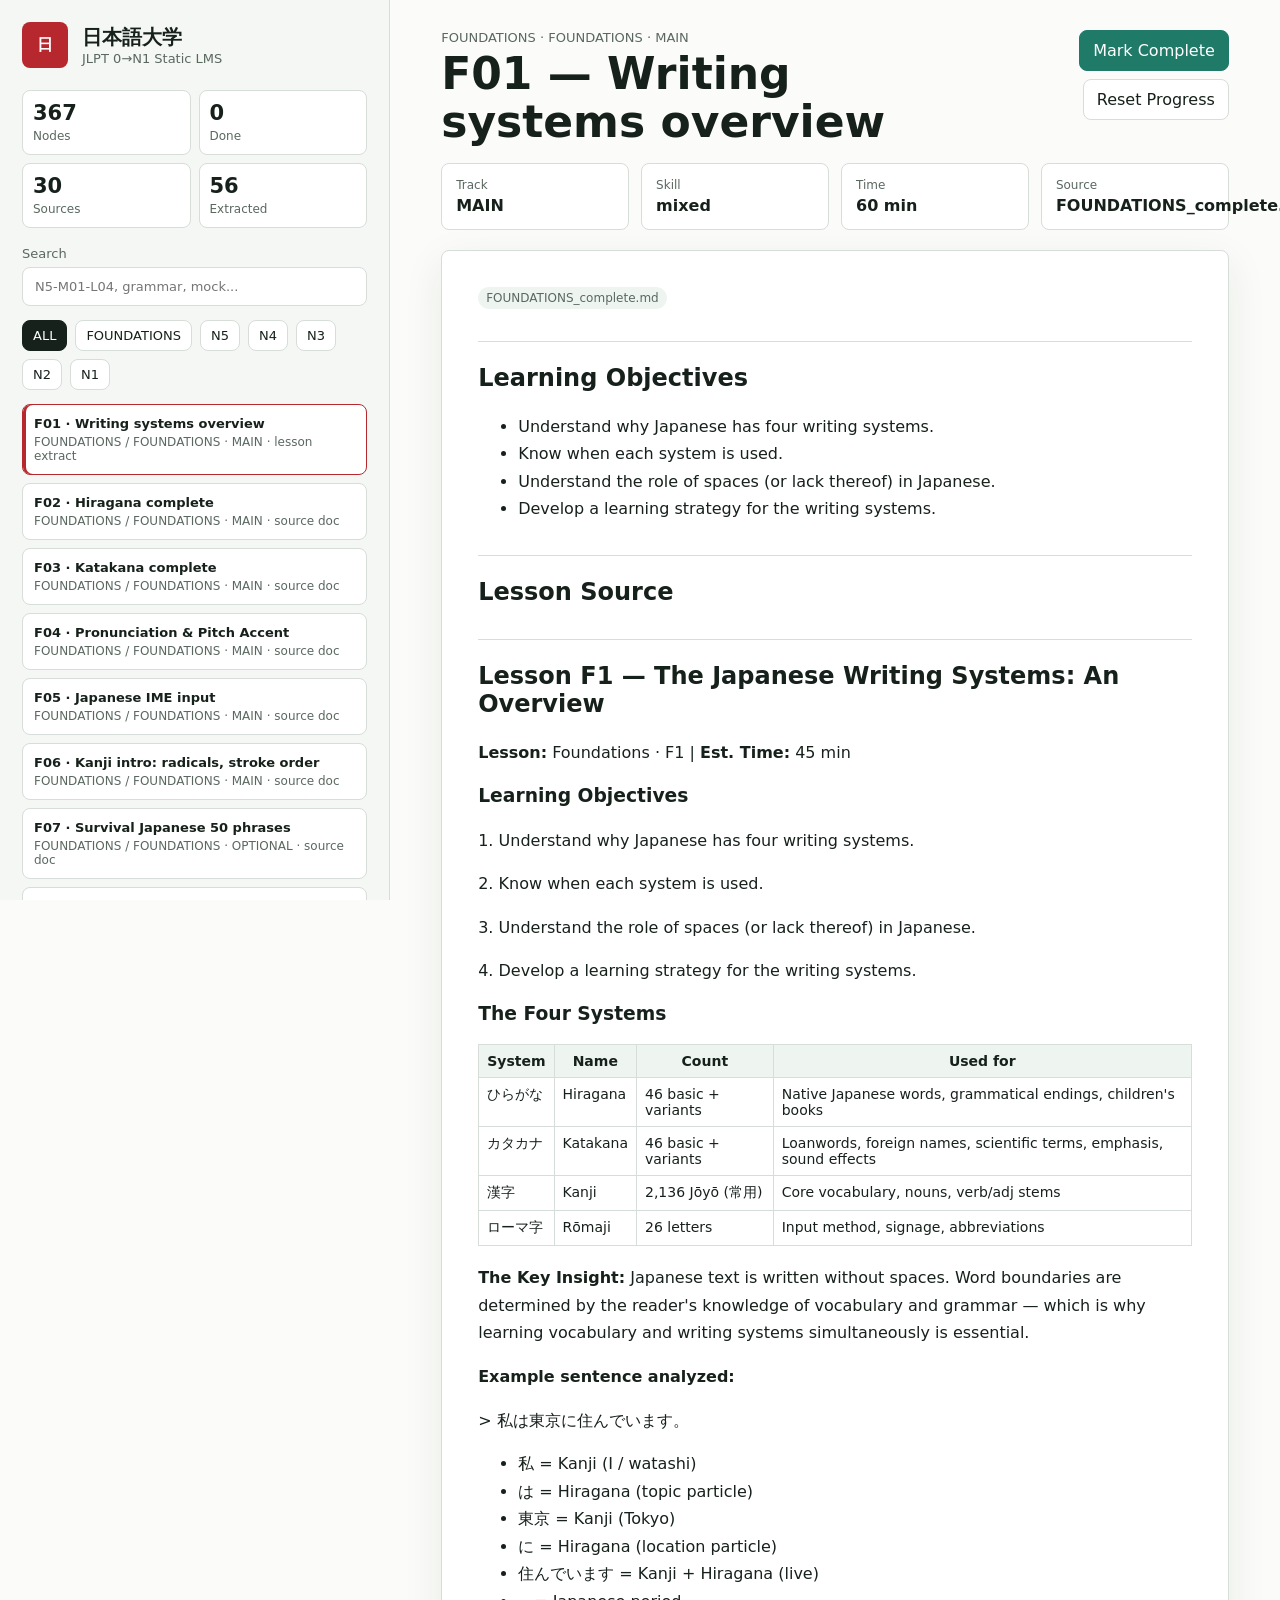
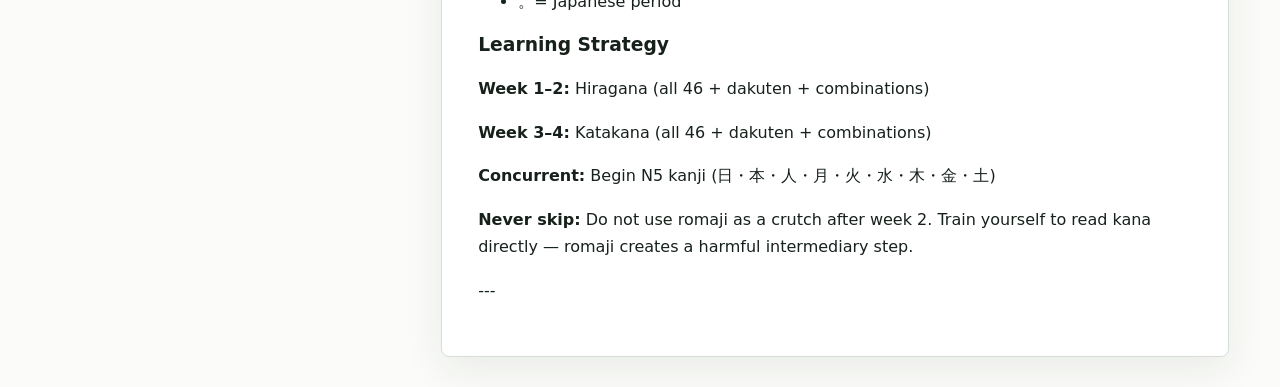
==== web/index.html @ 4f15e8e5 "Rebuild as zero-budget static LMS" ====
<!doctype html>
<html lang="en">
  <head>
    <meta charset="utf-8" />
    <meta name="viewport" content="width=device-width, initial-scale=1" />
    <title>日本語大学 | Static JLPT LMS</title>
    <link rel="stylesheet" href="assets/styles.css" />
  </head>
  <body>
    <div class="app-shell">
      <aside class="sidebar">
        <div class="brand">
          <div class="brand-mark">日</div>
          <div>
            <h1>日本語大学</h1>
            <p>JLPT 0→N1 Static LMS</p>
          </div>
        </div>

        <div class="status-grid" id="statusGrid"></div>

        <label class="search-box">
          <span>Search</span>
          <input id="searchInput" type="search" placeholder="N5-M01-L04, grammar, mock..." />
        </label>

        <div class="filters" id="levelFilters"></div>
        <nav class="lesson-list" id="lessonList" aria-label="Learning path"></nav>
      </aside>

      <main class="main-panel">
        <header class="topbar">
          <div>
            <p class="eyebrow" id="activeMeta">Static, zero-budget, no backend required</p>
            <h2 id="activeTitle">Loading LMS...</h2>
          </div>
          <div class="actions">
            <button id="toggleComplete" class="primary-button" type="button">Mark Complete</button>
            <button id="resetProgress" class="ghost-button" type="button">Reset Progress</button>
          </div>
        </header>

        <section class="overview-band" id="overviewBand"></section>

        <article class="content-view" id="contentView">
          <p>Loading curriculum data...</p>
        </article>
      </main>
    </div>

    <script src="assets/app.js"></script>
  </body>
</html>
---- web/assets/styles.css ----
:root {
  color-scheme: light;
  --ink: #17211b;
  --muted: #5a6860;
  --line: #d7ddd8;
  --paper: #fbfcf9;
  --panel: #ffffff;
  --accent: #b7282e;
  --accent-2: #1f7a68;
  --gold: #b0842b;
  --soft: #eef5f1;
  --shadow: 0 12px 40px rgba(23, 33, 27, 0.08);
}

* {
  box-sizing: border-box;
}

body {
  margin: 0;
  background: var(--paper);
  color: var(--ink);
  font-family: Inter, ui-sans-serif, system-ui, -apple-system, BlinkMacSystemFont, "Segoe UI", sans-serif;
}

button,
input {
  font: inherit;
}

.app-shell {
  display: grid;
  grid-template-columns: 390px minmax(0, 1fr);
  min-height: 100vh;
}

.sidebar {
  position: sticky;
  top: 0;
  height: 100vh;
  overflow: auto;
  border-right: 1px solid var(--line);
  background: #f4f7f3;
  padding: 22px;
}

.brand {
  display: flex;
  gap: 14px;
  align-items: center;
  margin-bottom: 22px;
}

.brand-mark {
  display: grid;
  place-items: center;
  width: 46px;
  height: 46px;
  background: var(--accent);
  color: white;
  font-weight: 800;
  border-radius: 8px;
}

.brand h1,
.brand p,
.topbar h2,
.topbar p {
  margin: 0;
}

.brand h1 {
  font-size: 20px;
}

.brand p,
.eyebrow {
  color: var(--muted);
  font-size: 13px;
}

.status-grid {
  display: grid;
  grid-template-columns: 1fr 1fr;
  gap: 8px;
  margin-bottom: 18px;
}

.stat {
  background: var(--panel);
  border: 1px solid var(--line);
  border-radius: 8px;
  padding: 10px;
}

.stat strong {
  display: block;
  font-size: 21px;
}

.stat span {
  color: var(--muted);
  font-size: 12px;
}

.search-box {
  display: grid;
  gap: 6px;
  color: var(--muted);
  font-size: 13px;
  margin-bottom: 14px;
}

.search-box input {
  width: 100%;
  border: 1px solid var(--line);
  border-radius: 8px;
  padding: 11px 12px;
  background: white;
  color: var(--ink);
}

.filters {
  display: flex;
  flex-wrap: wrap;
  gap: 8px;
  margin-bottom: 14px;
}

.filter-button,
.lesson-button,
.primary-button,
.ghost-button {
  border: 1px solid var(--line);
  background: white;
  color: var(--ink);
  border-radius: 8px;
  cursor: pointer;
}

.filter-button {
  padding: 7px 10px;
  font-size: 13px;
}

.filter-button.active {
  background: var(--ink);
  color: white;
  border-color: var(--ink);
}

.lesson-list {
  display: grid;
  gap: 8px;
}

.lesson-button {
  width: 100%;
  padding: 11px;
  text-align: left;
  display: grid;
  gap: 4px;
}

.lesson-button.active {
  border-color: var(--accent);
  box-shadow: inset 3px 0 0 var(--accent);
}

.lesson-button.done {
  background: #edf8f3;
}

.lesson-button strong {
  font-size: 13px;
}

.lesson-button span {
  color: var(--muted);
  font-size: 12px;
}

.main-panel {
  min-width: 0;
  padding: 30px clamp(20px, 4vw, 56px);
}

.topbar {
  display: flex;
  justify-content: space-between;
  gap: 20px;
  align-items: flex-start;
  margin-bottom: 18px;
}

.topbar h2 {
  font-size: clamp(26px, 4vw, 44px);
  line-height: 1.08;
  margin-top: 5px;
}

.actions {
  display: flex;
  gap: 8px;
  flex-wrap: wrap;
  justify-content: flex-end;
}

.primary-button,
.ghost-button {
  padding: 10px 13px;
  white-space: nowrap;
}

.primary-button {
  background: var(--accent-2);
  color: white;
  border-color: var(--accent-2);
}

.overview-band {
  display: grid;
  grid-template-columns: repeat(4, minmax(0, 1fr));
  gap: 12px;
  margin-bottom: 20px;
}

.overview-item {
  border: 1px solid var(--line);
  background: var(--panel);
  border-radius: 8px;
  padding: 14px;
}

.overview-item span {
  display: block;
  color: var(--muted);
  font-size: 12px;
}

.overview-item strong {
  display: block;
  margin-top: 4px;
}

.content-view {
  background: var(--panel);
  border: 1px solid var(--line);
  border-radius: 8px;
  box-shadow: var(--shadow);
  padding: clamp(18px, 3vw, 36px);
  max-width: 1080px;
}

.content-view h1,
.content-view h2,
.content-view h3 {
  line-height: 1.2;
}

.content-view h1 {
  font-size: 30px;
}

.content-view h2 {
  margin-top: 32px;
  border-top: 1px solid var(--line);
  padding-top: 22px;
}

.content-view p,
.content-view li {
  line-height: 1.72;
}

.content-view table {
  width: 100%;
  border-collapse: collapse;
  margin: 18px 0;
  font-size: 14px;
}

.content-view th,
.content-view td {
  border: 1px solid var(--line);
  padding: 8px;
  vertical-align: top;
}

.content-view th {
  background: var(--soft);
}

.content-view pre {
  white-space: pre-wrap;
  background: #f6f7f5;
  border: 1px solid var(--line);
  border-radius: 8px;
  padding: 14px;
  overflow: auto;
}

.pill {
  display: inline-flex;
  align-items: center;
  gap: 6px;
  border-radius: 999px;
  padding: 4px 8px;
  font-size: 12px;
  background: var(--soft);
  color: var(--muted);
}

@media (max-width: 920px) {
  .app-shell {
    display: block;
  }

  .sidebar {
    position: relative;
    height: auto;
    max-height: 70vh;
  }

  .topbar {
    display: grid;
  }

  .actions {
    justify-content: flex-start;
  }

  .overview-band {
    grid-template-columns: 1fr 1fr;
  }
}

@media (max-width: 560px) {
  .sidebar {
    padding: 16px;
  }

  .main-panel {
    padding: 18px 14px;
  }

  .overview-band {
    grid-template-columns: 1fr;
  }
}
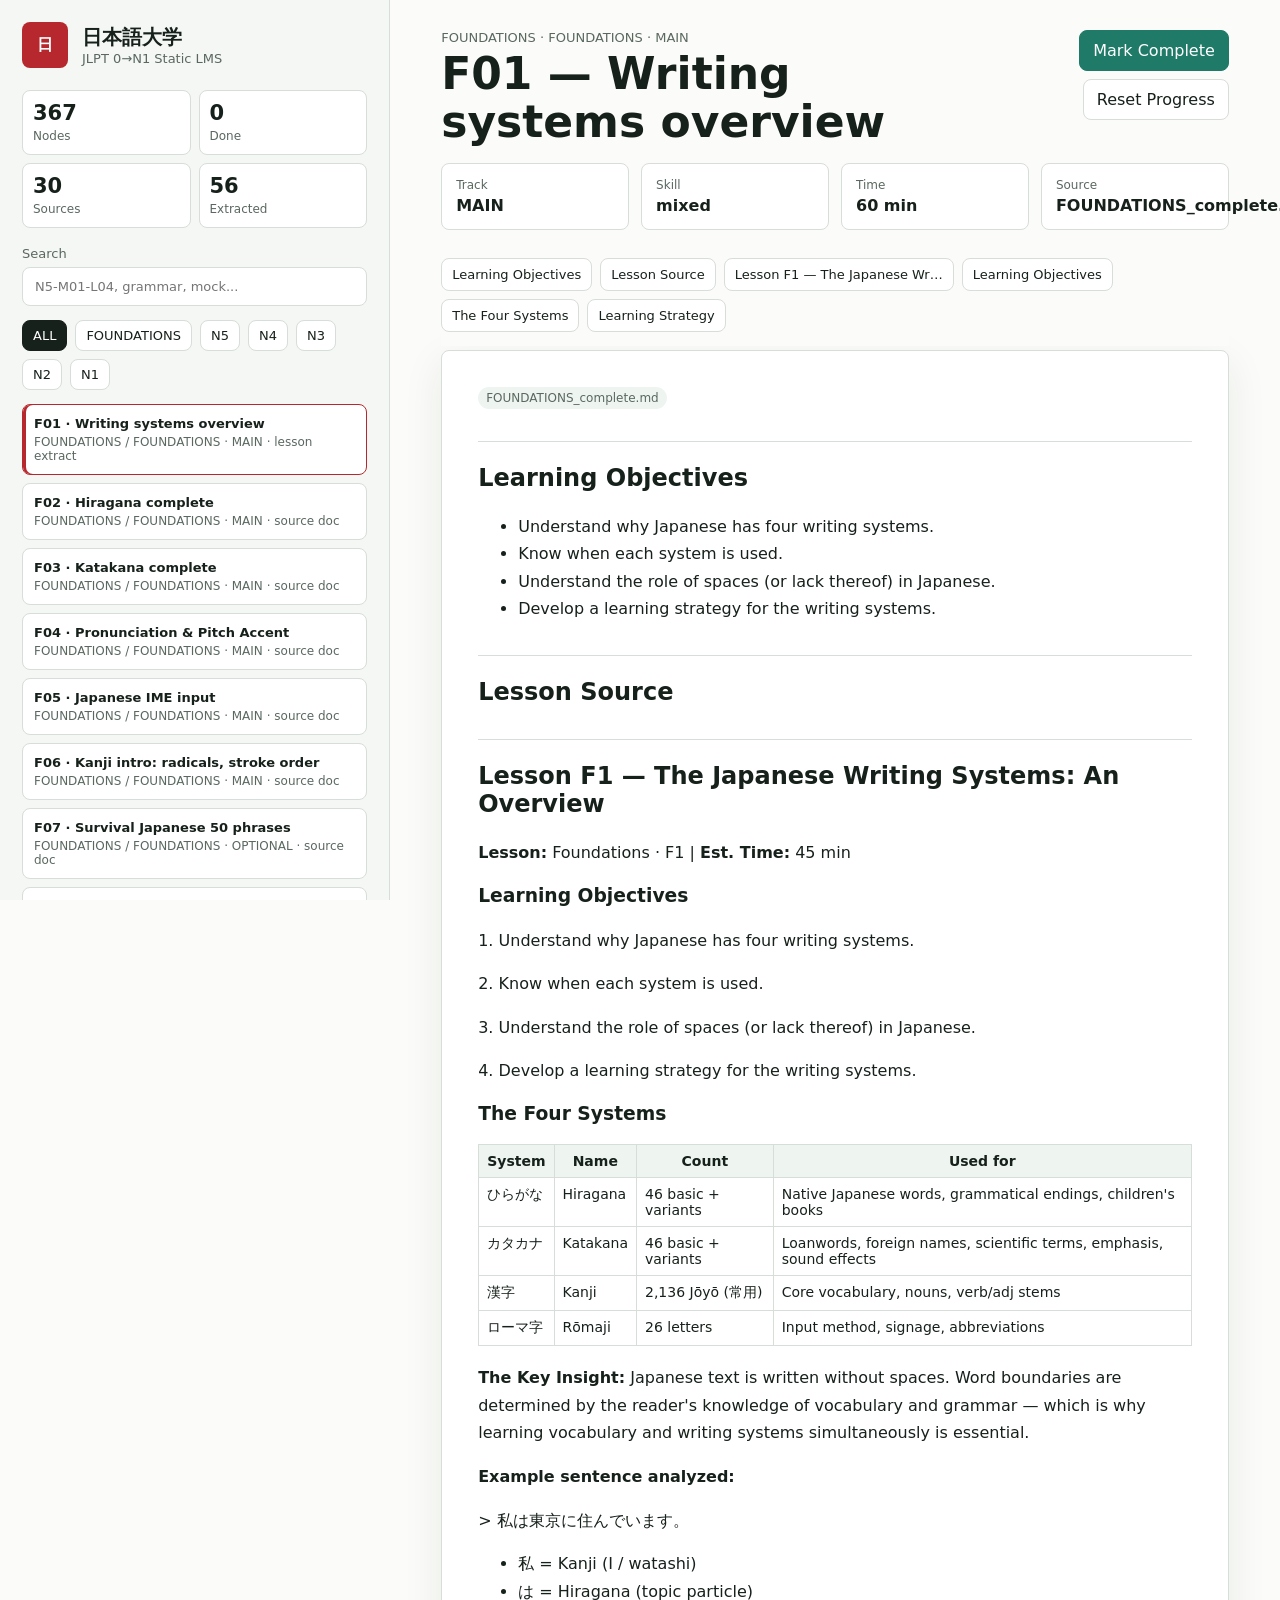
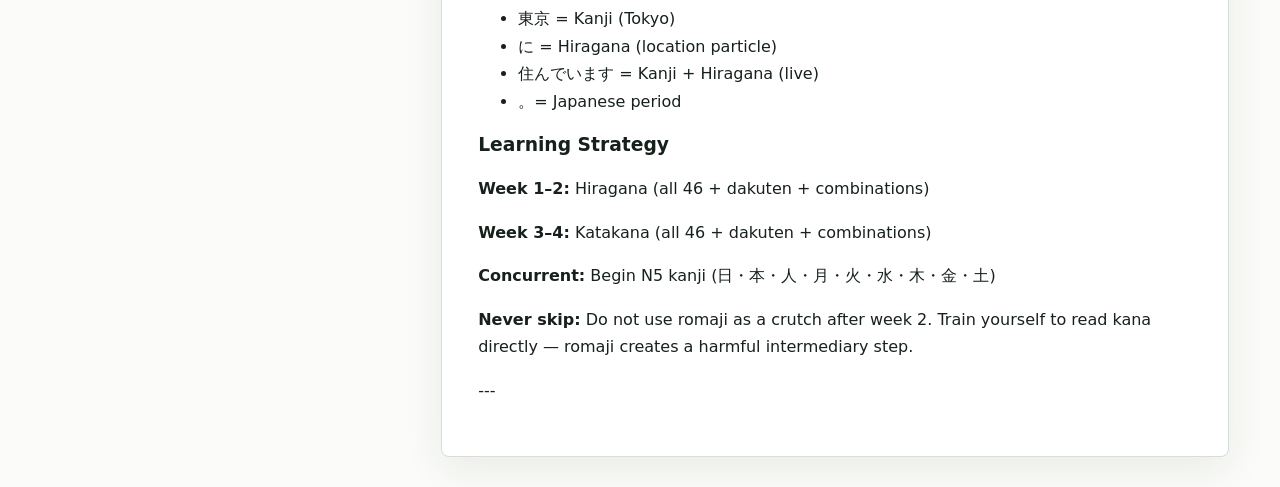
==== commit cafb934c: "Make static LMS navigation dynamic" ====
--- a/web/index.html
+++ b/web/index.html
@@ -42,6 +42,8 @@
 
         <section class="overview-band" id="overviewBand"></section>
 
+        <nav class="section-tabs" id="sectionTabs" aria-label="Lesson sections"></nav>
+
         <article class="content-view" id="contentView">
           <p>Loading curriculum data...</p>
         </article>
--- a/web/assets/styles.css
+++ b/web/assets/styles.css
@@ -225,6 +225,39 @@
   margin-bottom: 20px;
 }
 
+.section-tabs {
+  position: sticky;
+  top: 0;
+  z-index: 2;
+  display: flex;
+  gap: 8px;
+  flex-wrap: wrap;
+  max-width: 1080px;
+  padding: 8px 0 14px;
+  margin-bottom: 4px;
+  background: var(--paper);
+}
+
+.section-tab {
+  border: 1px solid var(--line);
+  background: white;
+  color: var(--ink);
+  border-radius: 8px;
+  cursor: pointer;
+  max-width: 230px;
+  overflow: hidden;
+  padding: 8px 10px;
+  text-overflow: ellipsis;
+  white-space: nowrap;
+  font-size: 13px;
+}
+
+.section-tab.active,
+.section-tab:hover {
+  border-color: var(--accent-2);
+  color: var(--accent-2);
+}
+
 .overview-item {
   border: 1px solid var(--line);
   background: var(--panel);
@@ -256,6 +289,7 @@
 .content-view h2,
 .content-view h3 {
   line-height: 1.2;
+  scroll-margin-top: 80px;
 }
 
 .content-view h1 {
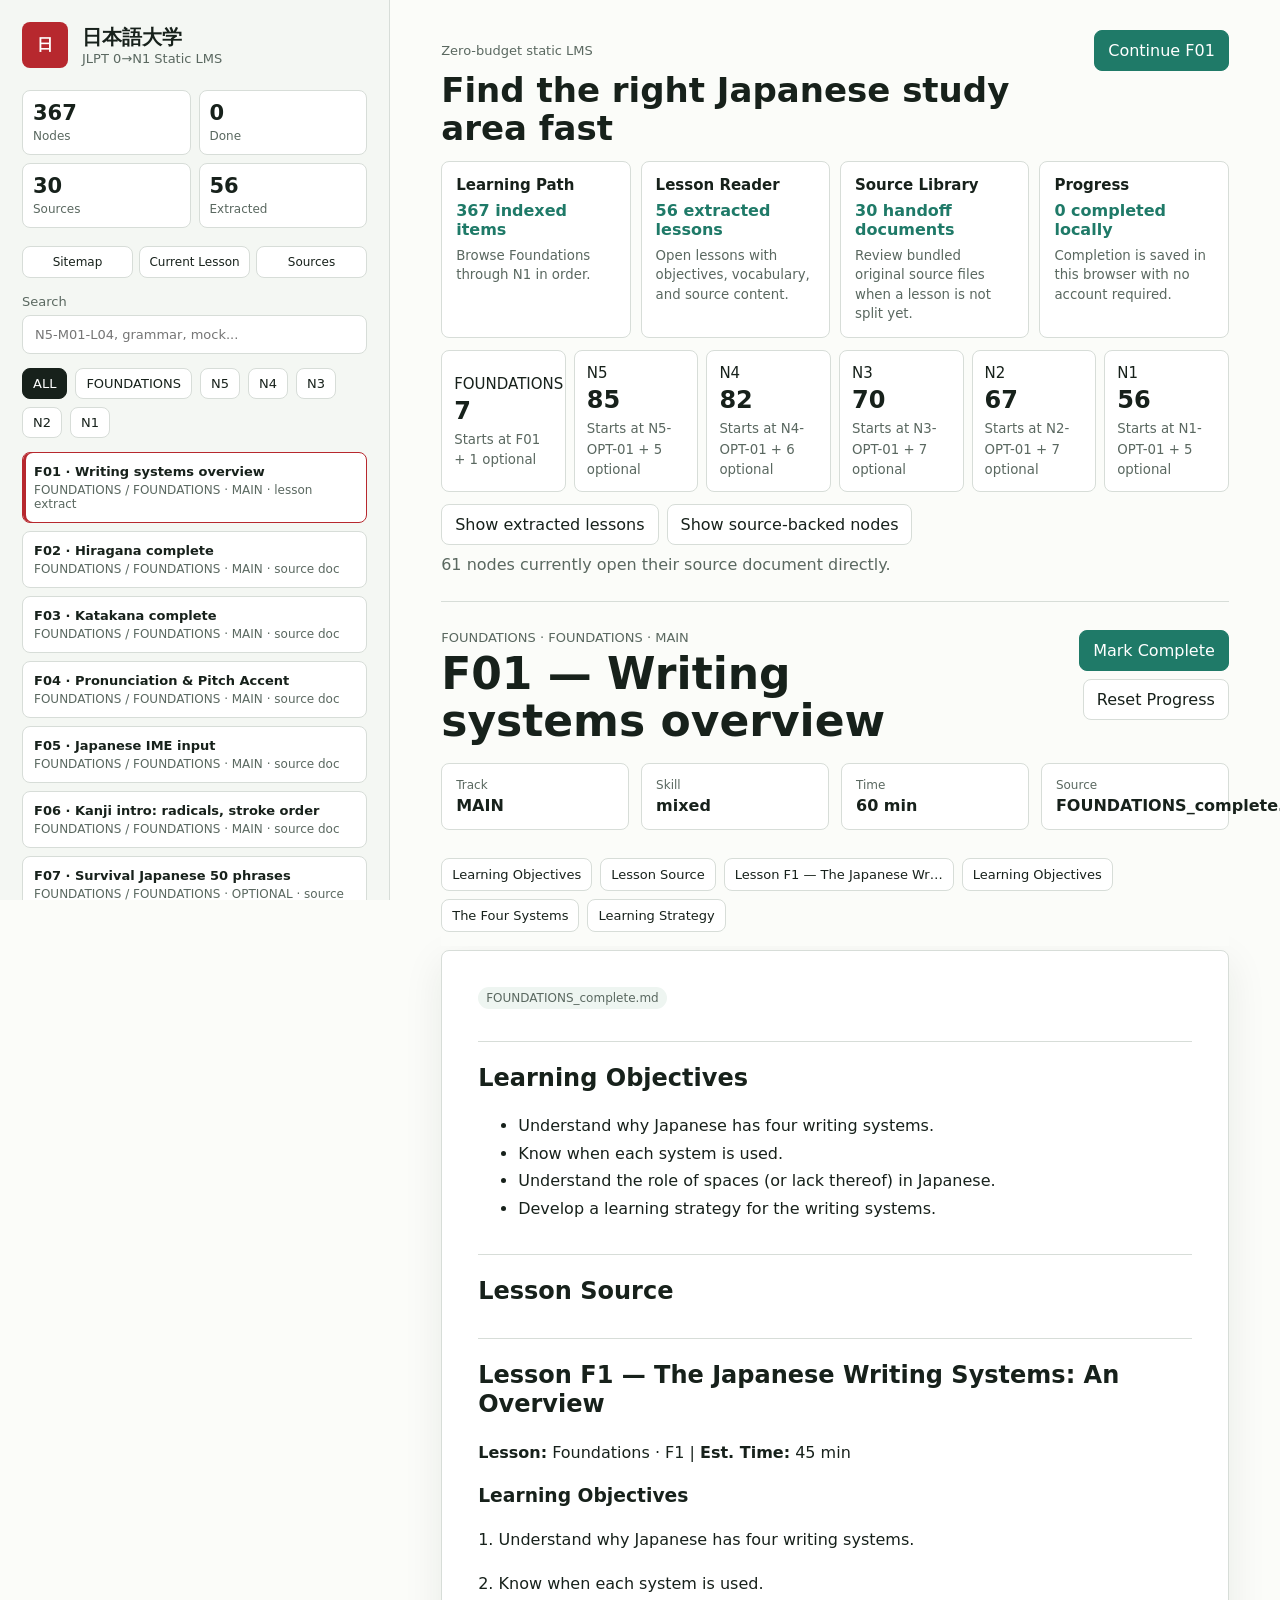
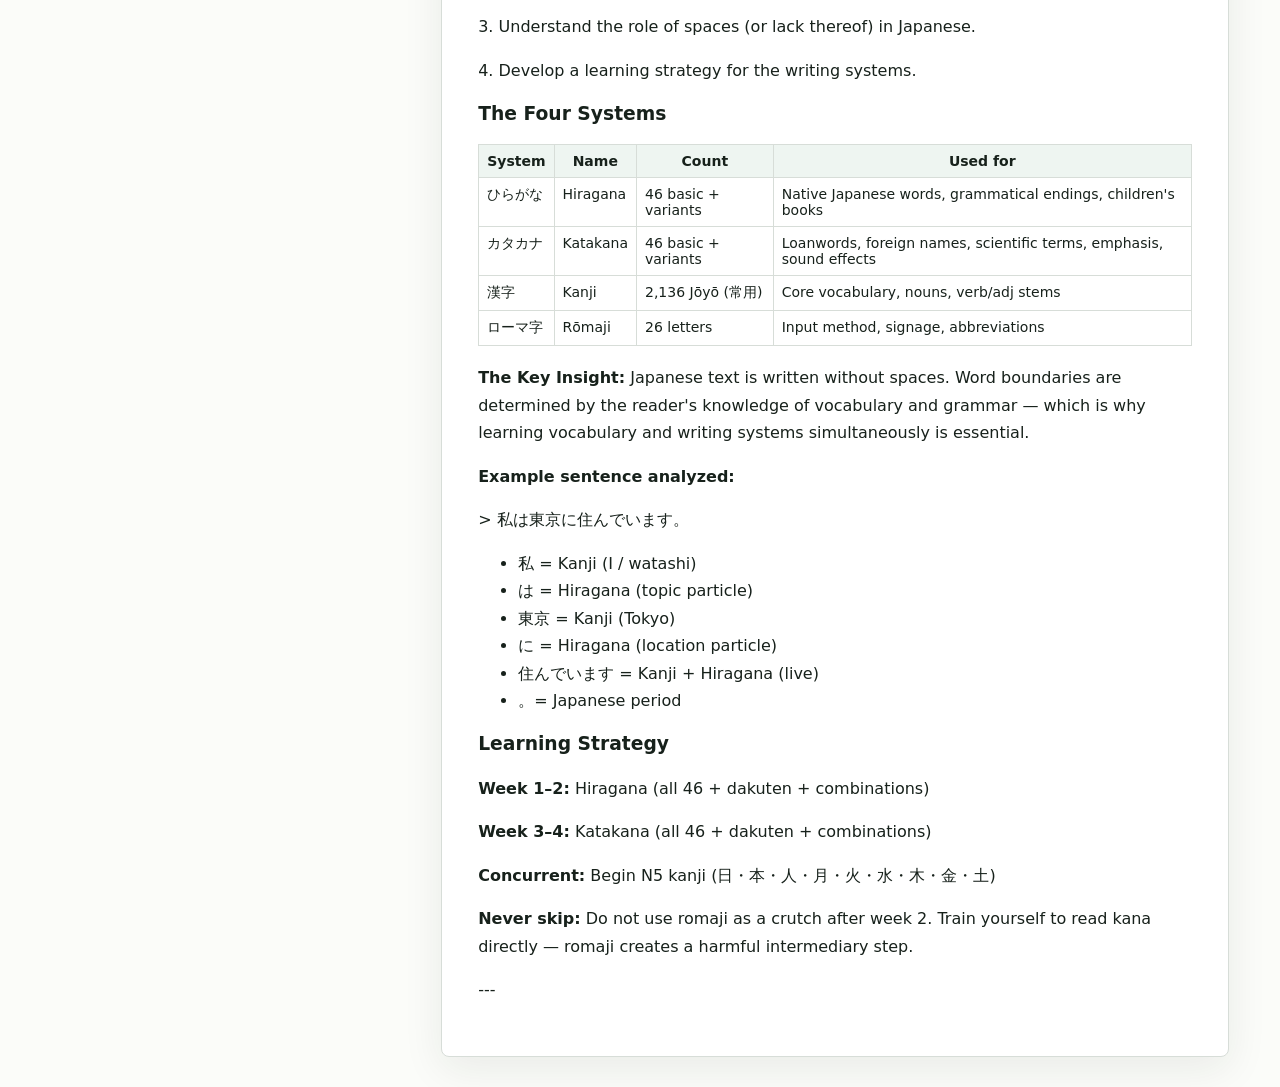
==== commit f74bc1b7: "Add LMS sitemap dashboard" ====
--- a/web/index.html
+++ b/web/index.html
@@ -19,6 +19,12 @@
 
         <div class="status-grid" id="statusGrid"></div>
 
+        <nav class="quick-nav" aria-label="Primary LMS areas">
+          <button type="button" data-jump="dashboard">Sitemap</button>
+          <button type="button" data-jump="current">Current Lesson</button>
+          <button type="button" data-jump="sources">Sources</button>
+        </nav>
+
         <label class="search-box">
           <span>Search</span>
           <input id="searchInput" type="search" placeholder="N5-M01-L04, grammar, mock..." />
@@ -29,6 +35,8 @@
       </aside>
 
       <main class="main-panel">
+        <section class="dashboard-panel" id="dashboardPanel" aria-label="LMS sitemap"></section>
+
         <header class="topbar">
           <div>
             <p class="eyebrow" id="activeMeta">Static, zero-budget, no backend required</p>
--- a/web/assets/styles.css
+++ b/web/assets/styles.css
@@ -86,6 +86,28 @@
   margin-bottom: 18px;
 }
 
+.quick-nav {
+  display: grid;
+  grid-template-columns: 1fr 1fr 1fr;
+  gap: 6px;
+  margin-bottom: 16px;
+}
+
+.quick-nav button {
+  border: 1px solid var(--line);
+  background: white;
+  color: var(--ink);
+  border-radius: 8px;
+  cursor: pointer;
+  padding: 8px 6px;
+  font-size: 12px;
+}
+
+.quick-nav button:hover {
+  border-color: var(--accent-2);
+  color: var(--accent-2);
+}
+
 .stat {
   background: var(--panel);
   border: 1px solid var(--line);
@@ -183,6 +205,100 @@
 .main-panel {
   min-width: 0;
   padding: 30px clamp(20px, 4vw, 56px);
+}
+
+.dashboard-panel {
+  max-width: 1080px;
+  margin-bottom: 28px;
+  padding-bottom: 24px;
+  border-bottom: 1px solid var(--line);
+}
+
+.dashboard-heading {
+  display: flex;
+  align-items: flex-start;
+  justify-content: space-between;
+  gap: 16px;
+  margin-bottom: 14px;
+}
+
+.dashboard-heading h2 {
+  margin: 4px 0 0;
+  font-size: clamp(24px, 3vw, 34px);
+  line-height: 1.12;
+}
+
+.feature-grid {
+  display: grid;
+  grid-template-columns: repeat(4, minmax(0, 1fr));
+  gap: 10px;
+  margin-bottom: 12px;
+}
+
+.feature-card,
+.level-card {
+  border: 1px solid var(--line);
+  background: var(--panel);
+  color: var(--ink);
+  border-radius: 8px;
+  cursor: pointer;
+  text-align: left;
+}
+
+.feature-card {
+  min-height: 132px;
+  padding: 14px;
+  display: grid;
+  align-content: start;
+  gap: 7px;
+}
+
+.feature-card strong,
+.level-card span {
+  font-size: 15px;
+}
+
+.feature-card span {
+  color: var(--accent-2);
+  font-weight: 700;
+}
+
+.feature-card small,
+.level-card small,
+.dashboard-foot span {
+  color: var(--muted);
+  line-height: 1.45;
+}
+
+.feature-card:hover,
+.level-card:hover {
+  border-color: var(--accent-2);
+  box-shadow: var(--shadow);
+}
+
+.level-map {
+  display: grid;
+  grid-template-columns: repeat(6, minmax(0, 1fr));
+  gap: 8px;
+  margin-bottom: 12px;
+}
+
+.level-card {
+  min-height: 90px;
+  padding: 12px;
+}
+
+.level-card strong {
+  display: block;
+  margin: 4px 0;
+  font-size: 24px;
+}
+
+.dashboard-foot {
+  display: flex;
+  gap: 8px;
+  align-items: center;
+  flex-wrap: wrap;
 }
 
 .topbar {
@@ -360,8 +476,21 @@
     display: grid;
   }
 
+  .dashboard-heading,
   .actions {
     justify-content: flex-start;
+  }
+
+  .dashboard-heading {
+    display: grid;
+  }
+
+  .feature-grid {
+    grid-template-columns: 1fr 1fr;
+  }
+
+  .level-map {
+    grid-template-columns: 1fr 1fr 1fr;
   }
 
   .overview-band {
@@ -381,4 +510,9 @@
   .overview-band {
     grid-template-columns: 1fr;
   }
-}
+
+  .feature-grid,
+  .level-map {
+    grid-template-columns: 1fr;
+  }
+}
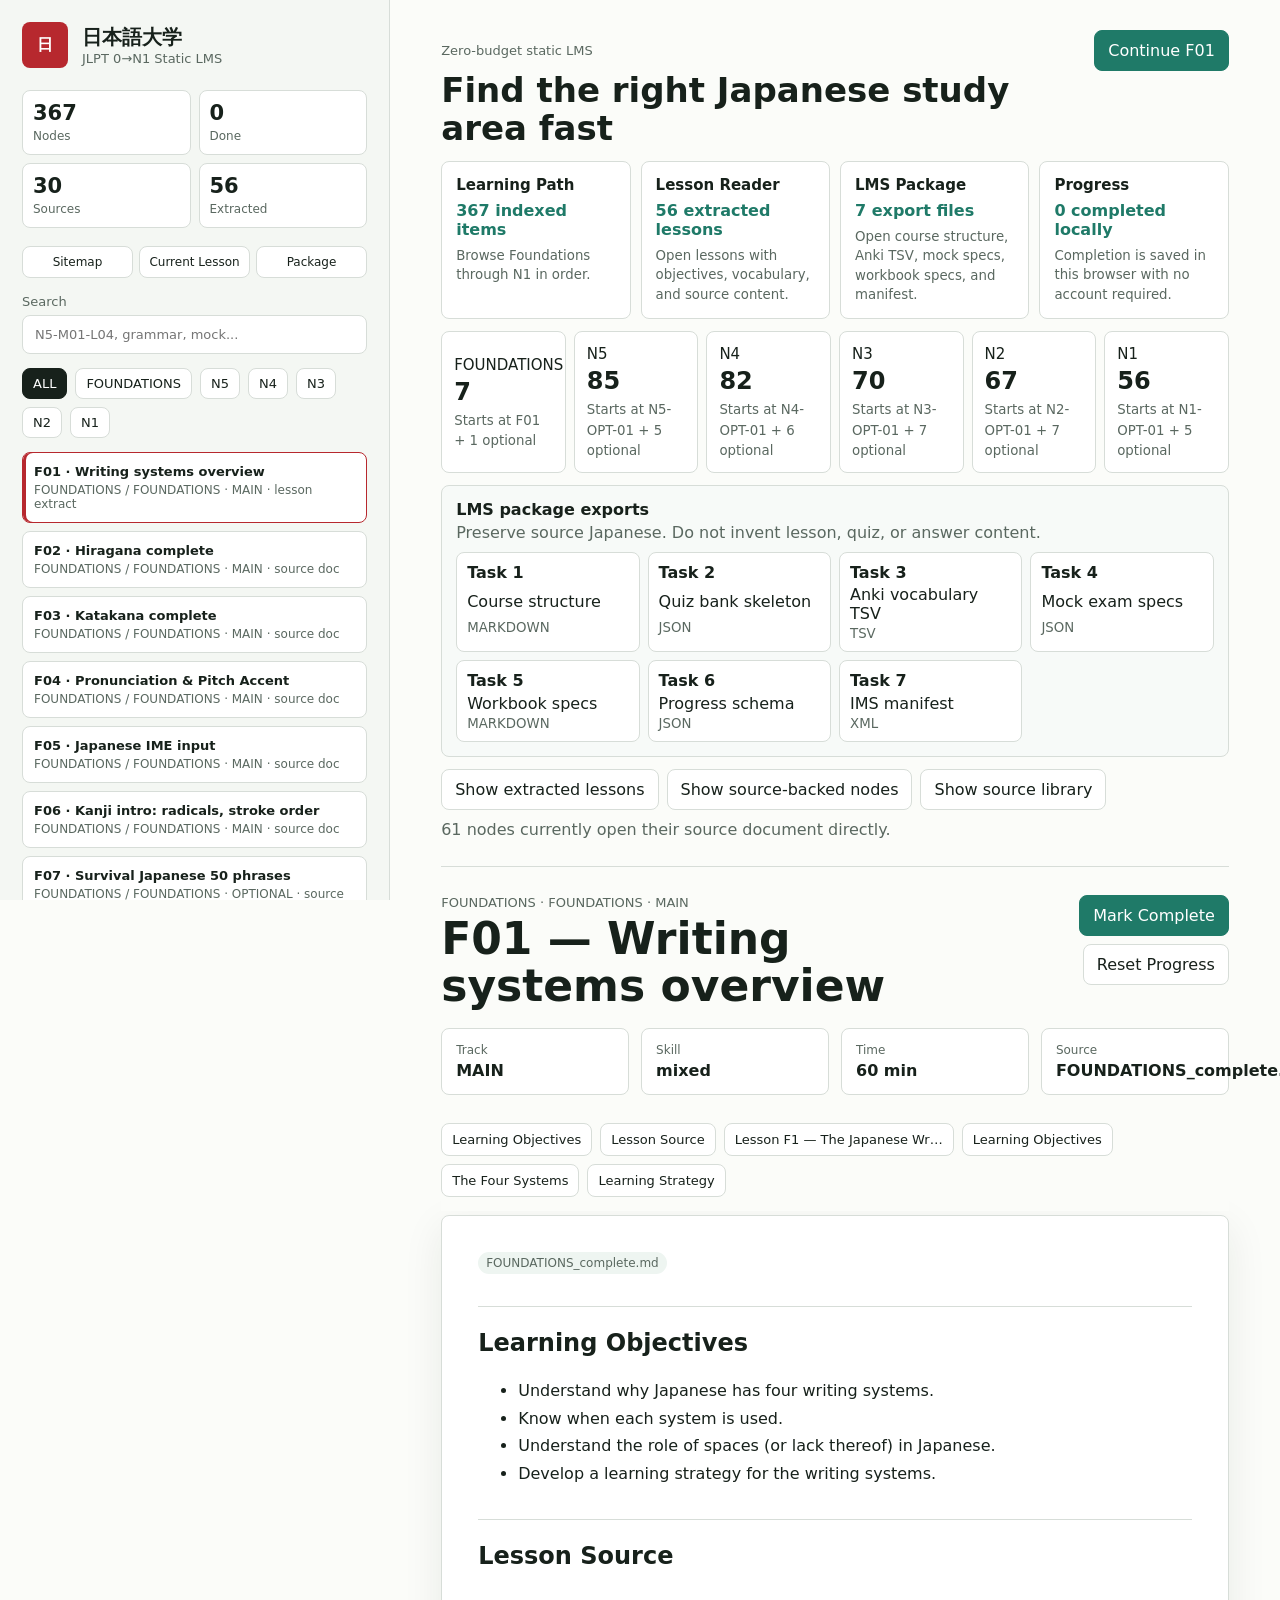
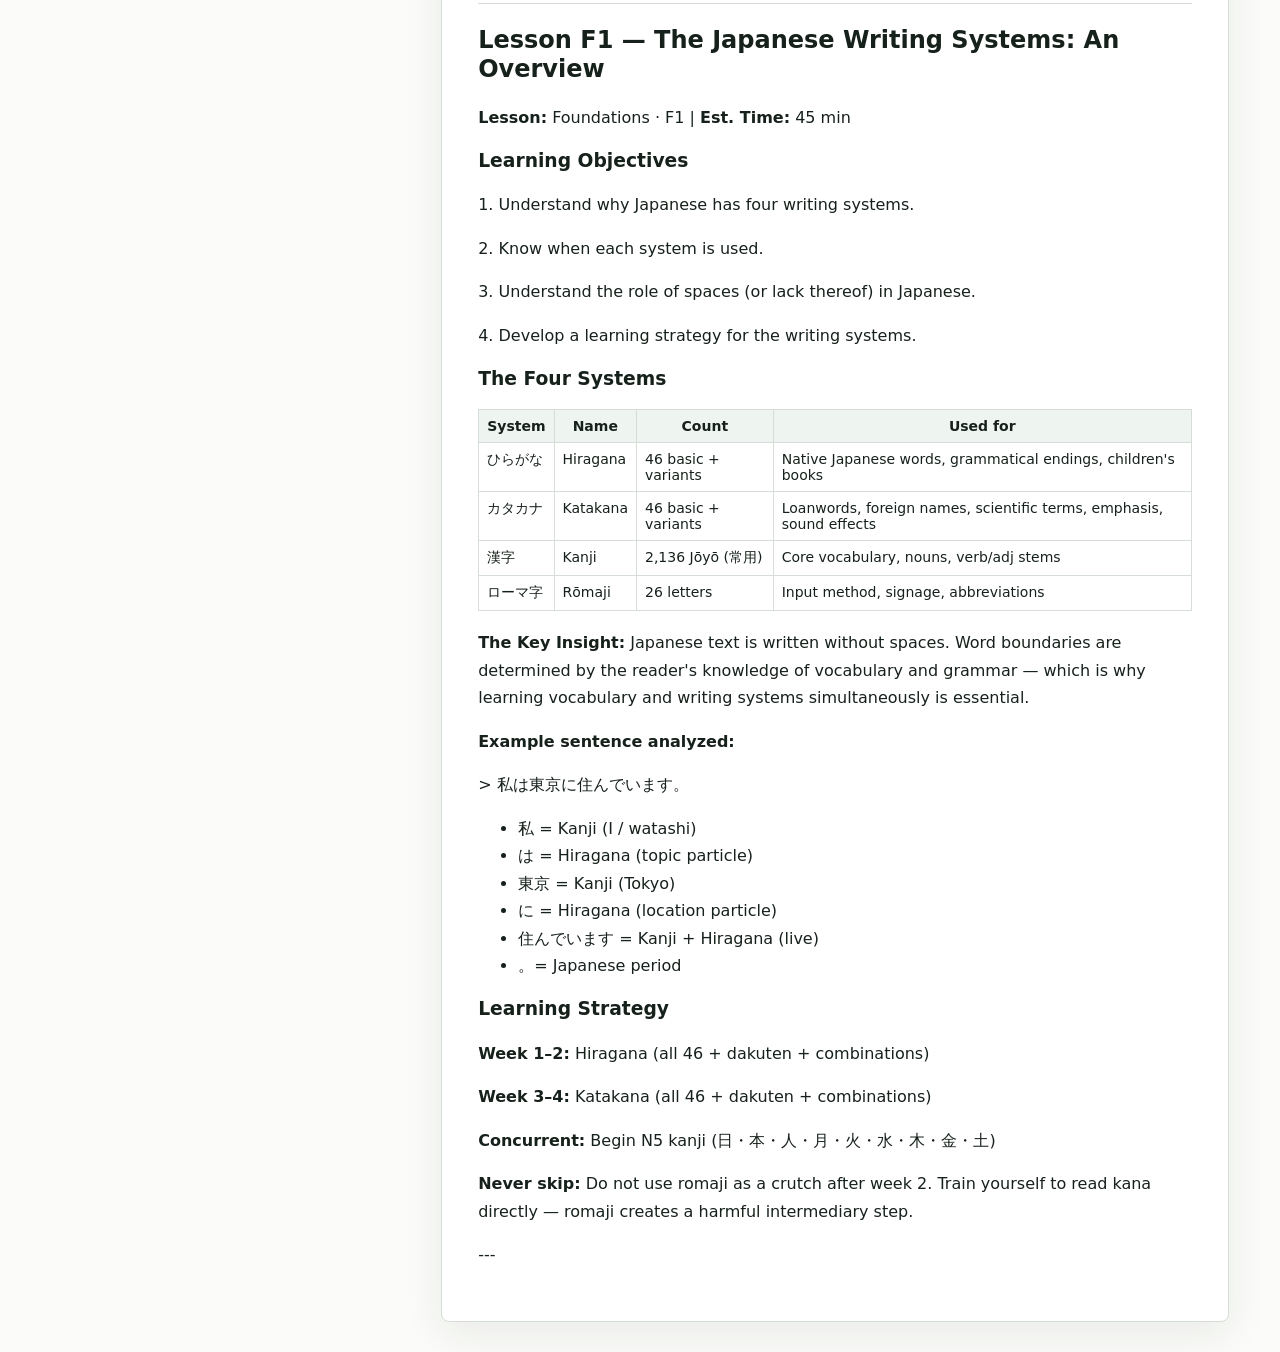
==== commit 9afeb741: "Add LMS package exports from updated handoff" ====
--- a/web/index.html
+++ b/web/index.html
@@ -22,7 +22,7 @@
         <nav class="quick-nav" aria-label="Primary LMS areas">
           <button type="button" data-jump="dashboard">Sitemap</button>
           <button type="button" data-jump="current">Current Lesson</button>
-          <button type="button" data-jump="sources">Sources</button>
+          <button type="button" data-jump="package">Package</button>
         </nav>
 
         <label class="search-box">
--- a/web/assets/styles.css
+++ b/web/assets/styles.css
@@ -294,6 +294,59 @@
   font-size: 24px;
 }
 
+.package-map {
+  display: grid;
+  gap: 10px;
+  border: 1px solid var(--line);
+  background: #f7faf8;
+  border-radius: 8px;
+  padding: 14px;
+  margin-bottom: 12px;
+}
+
+.package-map strong,
+.package-map span {
+  display: block;
+}
+
+.package-map span {
+  color: var(--muted);
+  margin-top: 4px;
+}
+
+.package-links {
+  display: grid;
+  grid-template-columns: repeat(4, minmax(0, 1fr));
+  gap: 8px;
+}
+
+.package-link {
+  display: grid;
+  gap: 3px;
+  min-height: 82px;
+  border: 1px solid var(--line);
+  border-radius: 8px;
+  background: white;
+  color: var(--ink);
+  padding: 10px;
+  text-decoration: none;
+}
+
+.package-link:hover {
+  border-color: var(--accent-2);
+  color: var(--accent-2);
+}
+
+.package-link span {
+  color: inherit;
+  margin: 0;
+}
+
+.package-link small {
+  color: var(--muted);
+  text-transform: uppercase;
+}
+
 .dashboard-foot {
   display: flex;
   gap: 8px;
@@ -493,6 +546,10 @@
     grid-template-columns: 1fr 1fr 1fr;
   }
 
+  .package-links {
+    grid-template-columns: 1fr 1fr;
+  }
+
   .overview-band {
     grid-template-columns: 1fr 1fr;
   }
@@ -512,7 +569,8 @@
   }
 
   .feature-grid,
-  .level-map {
+  .level-map,
+  .package-links {
     grid-template-columns: 1fr;
   }
 }
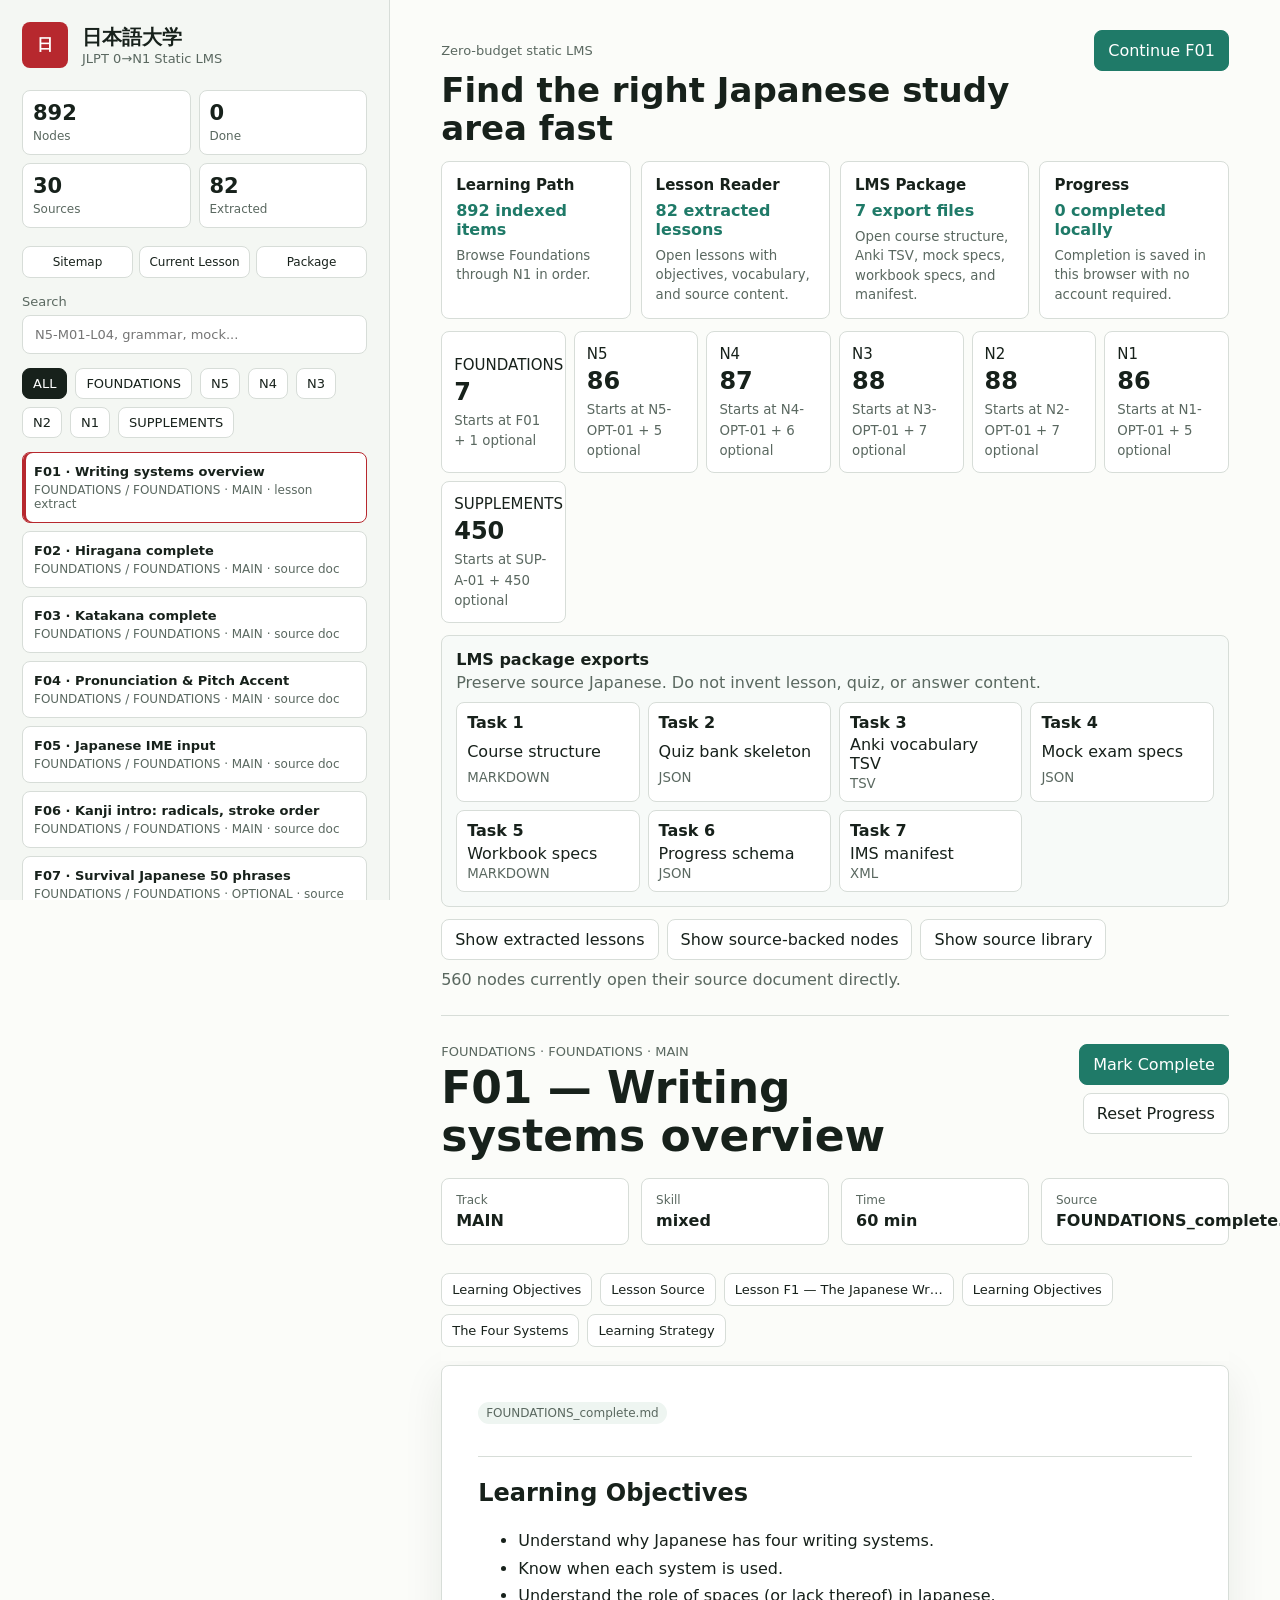
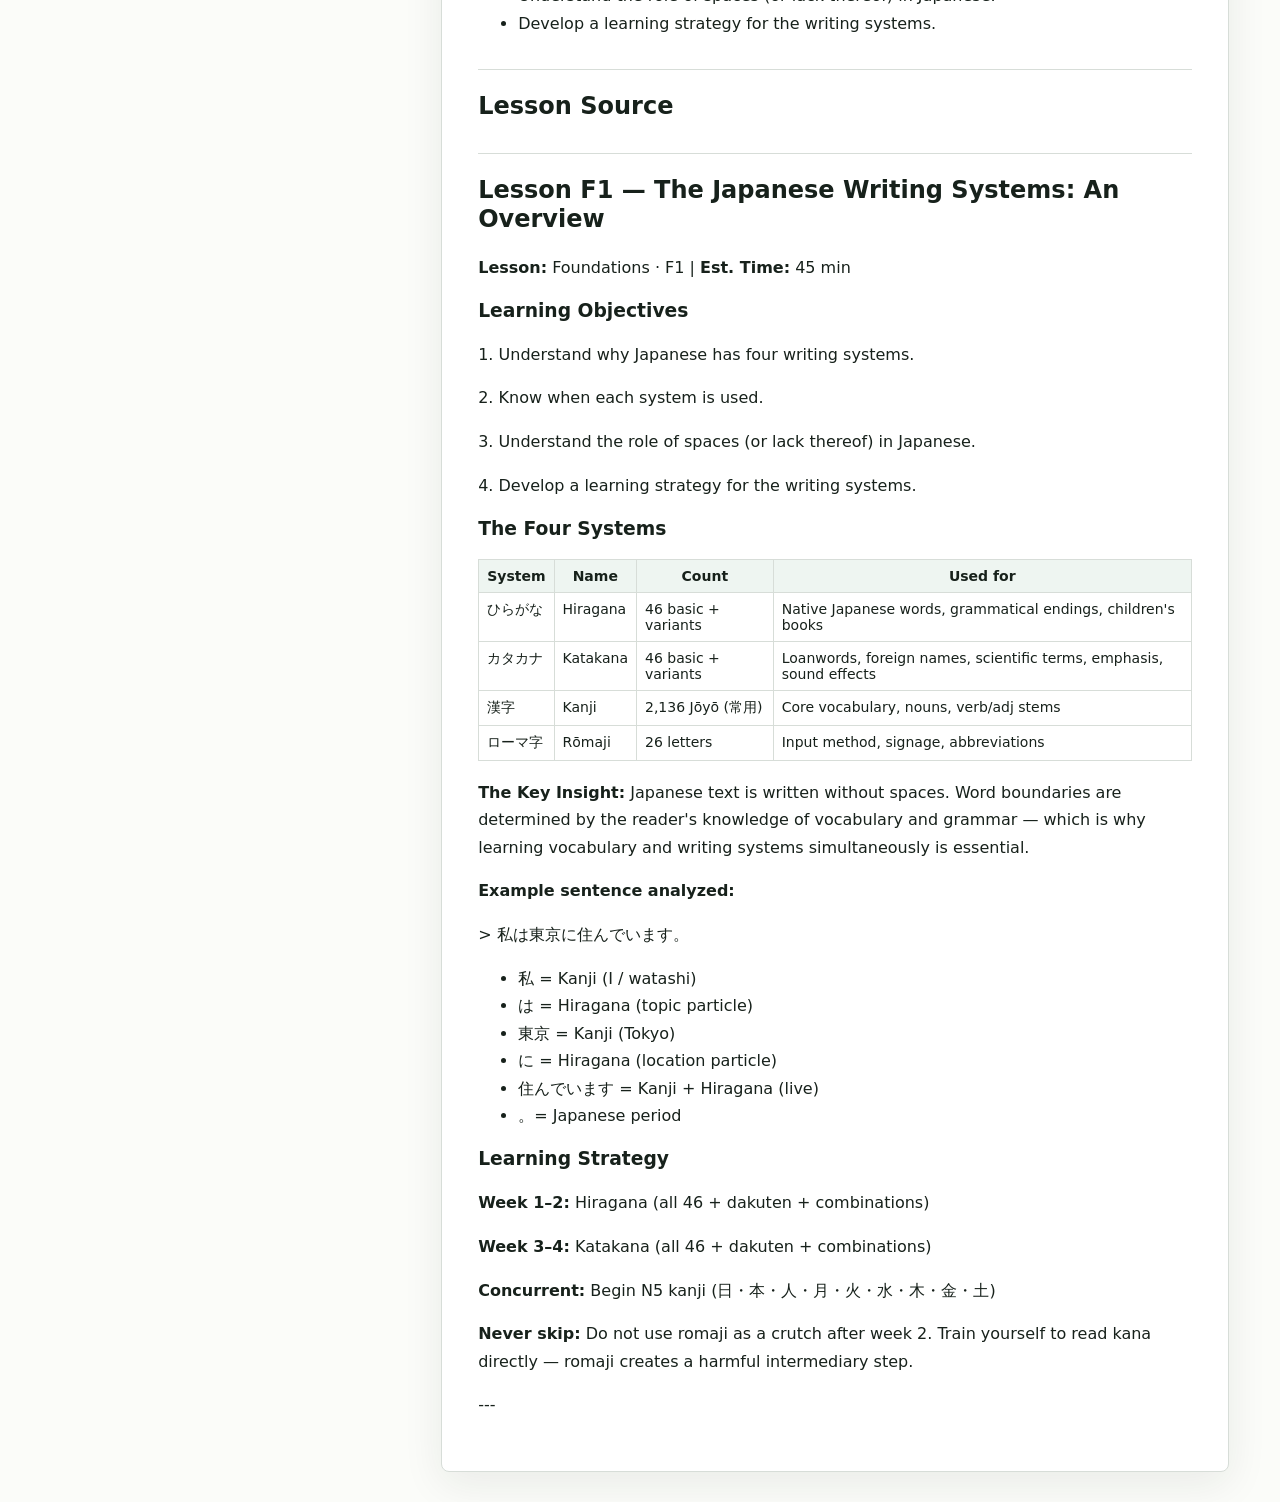
==== commit eb68ea9f: "Rebuild LMS package from June 7 handoff" ====
--- a/web/index.html
+++ b/web/index.html
@@ -58,6 +58,6 @@
       </main>
     </div>
 
-    <script src="assets/app.js"></script>
+    <script src="assets/app.js?v=20260607"></script>
   </body>
 </html>
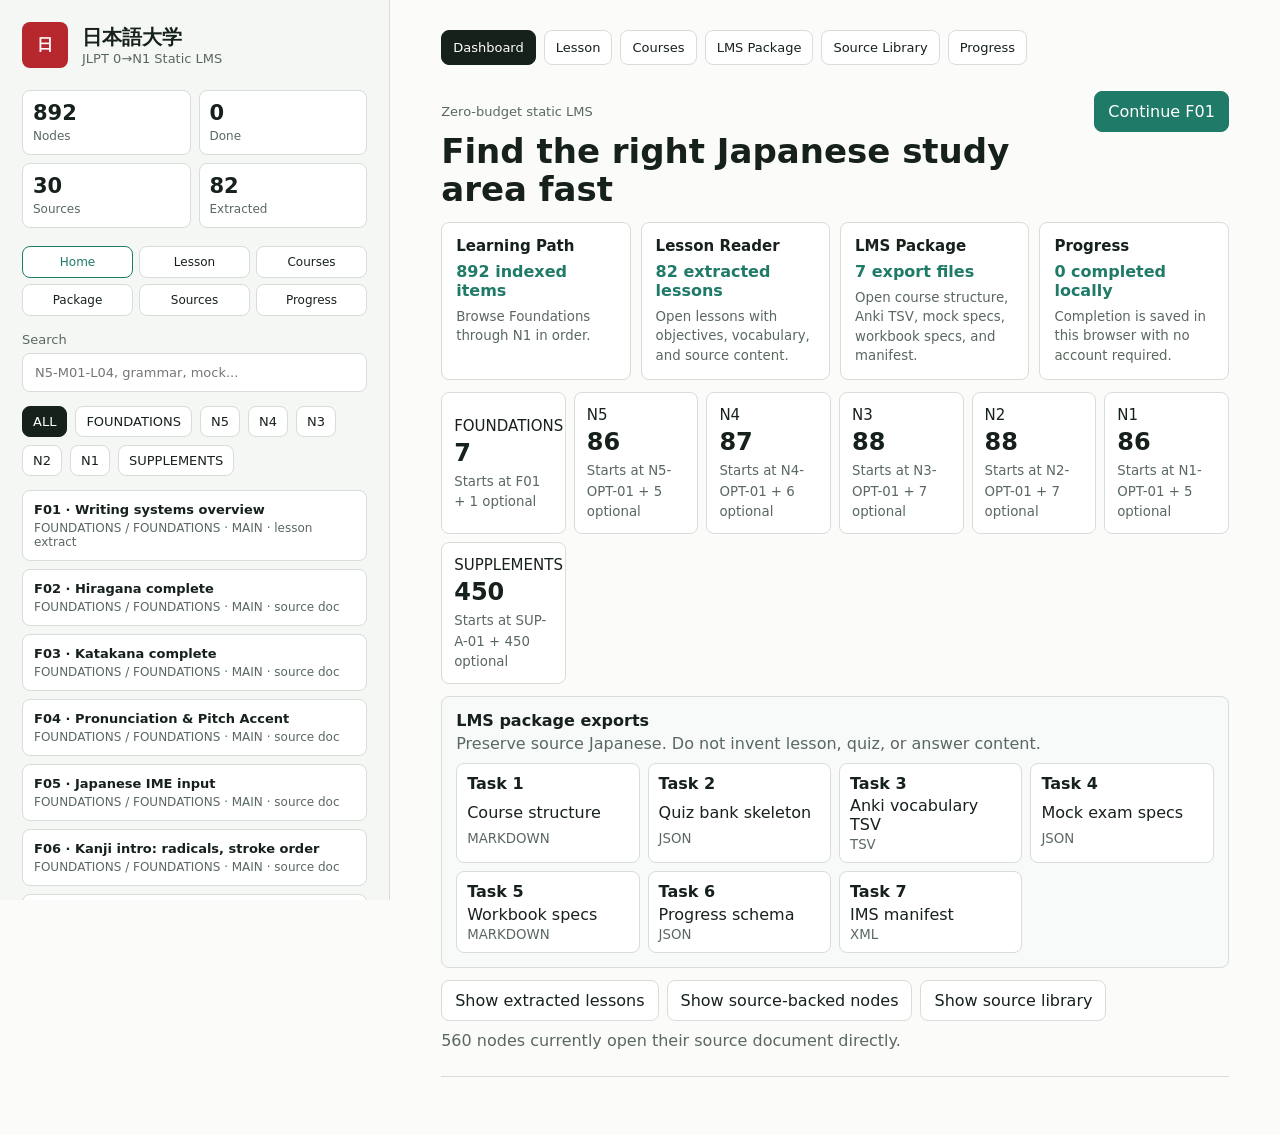
==== commit b4cc32fb: "Add routed static LMS pages" ====
--- a/web/index.html
+++ b/web/index.html
@@ -20,9 +20,12 @@
         <div class="status-grid" id="statusGrid"></div>
 
         <nav class="quick-nav" aria-label="Primary LMS areas">
-          <button type="button" data-jump="dashboard">Sitemap</button>
-          <button type="button" data-jump="current">Current Lesson</button>
-          <button type="button" data-jump="package">Package</button>
+          <button type="button" data-route="dashboard">Home</button>
+          <button type="button" data-route="lesson">Lesson</button>
+          <button type="button" data-route="courses">Courses</button>
+          <button type="button" data-route="package">Package</button>
+          <button type="button" data-route="sources">Sources</button>
+          <button type="button" data-route="progress">Progress</button>
         </nav>
 
         <label class="search-box">
@@ -35,29 +38,44 @@
       </aside>
 
       <main class="main-panel">
-        <section class="dashboard-panel" id="dashboardPanel" aria-label="LMS sitemap"></section>
+        <nav class="page-tabs" aria-label="Page navigation">
+          <button type="button" data-route="dashboard">Dashboard</button>
+          <button type="button" data-route="lesson">Lesson</button>
+          <button type="button" data-route="courses">Courses</button>
+          <button type="button" data-route="package">LMS Package</button>
+          <button type="button" data-route="sources">Source Library</button>
+          <button type="button" data-route="progress">Progress</button>
+        </nav>
 
-        <header class="topbar">
-          <div>
-            <p class="eyebrow" id="activeMeta">Static, zero-budget, no backend required</p>
-            <h2 id="activeTitle">Loading LMS...</h2>
-          </div>
-          <div class="actions">
-            <button id="toggleComplete" class="primary-button" type="button">Mark Complete</button>
-            <button id="resetProgress" class="ghost-button" type="button">Reset Progress</button>
-          </div>
-        </header>
+        <section class="dashboard-panel view-panel" id="dashboardPanel" aria-label="LMS dashboard"></section>
+        <section class="view-panel" id="coursesPanel" aria-label="Course structure"></section>
+        <section class="view-panel" id="packagePanel" aria-label="LMS package exports"></section>
+        <section class="view-panel" id="sourcesPanel" aria-label="Source library"></section>
+        <section class="view-panel" id="progressPanel" aria-label="Progress overview"></section>
 
-        <section class="overview-band" id="overviewBand"></section>
+        <section class="view-panel" id="lessonPanel" aria-label="Lesson reader">
+          <header class="topbar">
+            <div>
+              <p class="eyebrow" id="activeMeta">Static, zero-budget, no backend required</p>
+              <h2 id="activeTitle">Loading LMS...</h2>
+            </div>
+            <div class="actions">
+              <button id="toggleComplete" class="primary-button" type="button">Mark Complete</button>
+              <button id="resetProgress" class="ghost-button" type="button">Reset Progress</button>
+            </div>
+          </header>
 
-        <nav class="section-tabs" id="sectionTabs" aria-label="Lesson sections"></nav>
+          <section class="overview-band" id="overviewBand"></section>
 
-        <article class="content-view" id="contentView">
-          <p>Loading curriculum data...</p>
-        </article>
+          <nav class="section-tabs" id="sectionTabs" aria-label="Lesson sections"></nav>
+
+          <article class="content-view" id="contentView">
+            <p>Loading curriculum data...</p>
+          </article>
+        </section>
       </main>
     </div>
 
-    <script src="assets/app.js?v=20260607"></script>
+    <script src="assets/app.js?v=20260607-routes"></script>
   </body>
 </html>
--- a/web/assets/styles.css
+++ b/web/assets/styles.css
@@ -88,7 +88,7 @@
 
 .quick-nav {
   display: grid;
-  grid-template-columns: 1fr 1fr 1fr;
+  grid-template-columns: repeat(3, minmax(0, 1fr));
   gap: 6px;
   margin-bottom: 16px;
 }
@@ -103,7 +103,8 @@
   font-size: 12px;
 }
 
-.quick-nav button:hover {
+.quick-nav button:hover,
+.quick-nav button.active {
   border-color: var(--accent-2);
   color: var(--accent-2);
 }
@@ -207,11 +208,67 @@
   padding: 30px clamp(20px, 4vw, 56px);
 }
 
+.view-panel[hidden] {
+  display: none;
+}
+
+.page-tabs {
+  position: sticky;
+  top: 0;
+  z-index: 5;
+  display: flex;
+  gap: 8px;
+  flex-wrap: wrap;
+  max-width: 1080px;
+  padding: 0 0 14px;
+  margin-bottom: 12px;
+  background: var(--paper);
+}
+
+.page-tabs button {
+  border: 1px solid var(--line);
+  background: white;
+  color: var(--ink);
+  border-radius: 8px;
+  cursor: pointer;
+  padding: 9px 11px;
+  font-size: 13px;
+}
+
+.page-tabs button.active,
+.page-tabs button:hover {
+  background: var(--ink);
+  border-color: var(--ink);
+  color: white;
+}
+
 .dashboard-panel {
   max-width: 1080px;
   margin-bottom: 28px;
   padding-bottom: 24px;
   border-bottom: 1px solid var(--line);
+}
+
+.page-heading {
+  max-width: 1080px;
+  margin-bottom: 16px;
+}
+
+.page-heading h2,
+.course-card h3,
+.recent-list h3 {
+  margin: 4px 0 0;
+}
+
+.page-heading h2 {
+  font-size: clamp(26px, 4vw, 40px);
+  line-height: 1.1;
+}
+
+.page-heading p:last-child {
+  color: var(--muted);
+  line-height: 1.6;
+  max-width: 760px;
 }
 
 .dashboard-heading {
@@ -292,6 +349,101 @@
   display: block;
   margin: 4px 0;
   font-size: 24px;
+}
+
+.course-grid,
+.source-grid,
+.artifact-grid {
+  display: grid;
+  grid-template-columns: repeat(3, minmax(0, 1fr));
+  gap: 12px;
+  max-width: 1080px;
+}
+
+.course-card,
+.source-card {
+  min-width: 0;
+  display: grid;
+  gap: 12px;
+  align-content: start;
+  border: 1px solid var(--line);
+  background: var(--panel);
+  border-radius: 8px;
+  padding: 14px;
+}
+
+.course-card h3 {
+  font-size: 20px;
+}
+
+.course-metrics,
+.module-strip {
+  display: flex;
+  flex-wrap: wrap;
+  gap: 6px;
+}
+
+.course-metrics span,
+.module-strip span {
+  border: 1px solid var(--line);
+  background: var(--soft);
+  border-radius: 8px;
+  color: var(--muted);
+  padding: 5px 7px;
+  font-size: 12px;
+}
+
+.module-strip span strong {
+  color: var(--ink);
+}
+
+.source-card strong,
+.source-card span,
+.source-card small {
+  display: block;
+  overflow-wrap: anywhere;
+}
+
+.source-card span,
+.source-card small {
+  color: var(--muted);
+}
+
+.scope-grid {
+  display: grid;
+  grid-template-columns: repeat(4, minmax(0, 1fr));
+  gap: 8px;
+  max-width: 1080px;
+  margin-top: 12px;
+}
+
+.progress-meter {
+  max-width: 1080px;
+  height: 14px;
+  overflow: hidden;
+  border: 1px solid var(--line);
+  border-radius: 999px;
+  background: white;
+}
+
+.progress-meter span {
+  display: block;
+  height: 100%;
+  background: var(--accent-2);
+}
+
+.recent-list {
+  max-width: 1080px;
+  margin-top: 18px;
+}
+
+.recent-list button {
+  border: 1px solid var(--line);
+  background: white;
+  border-radius: 8px;
+  cursor: pointer;
+  margin: 0 6px 6px 0;
+  padding: 8px 10px;
 }
 
 .package-map {
@@ -542,8 +694,18 @@
     grid-template-columns: 1fr 1fr;
   }
 
+  .course-grid,
+  .source-grid,
+  .artifact-grid {
+    grid-template-columns: 1fr 1fr;
+  }
+
   .level-map {
     grid-template-columns: 1fr 1fr 1fr;
+  }
+
+  .scope-grid {
+    grid-template-columns: 1fr 1fr;
   }
 
   .package-links {
@@ -570,7 +732,15 @@
 
   .feature-grid,
   .level-map,
-  .package-links {
+  .package-links,
+  .course-grid,
+  .source-grid,
+  .artifact-grid,
+  .scope-grid {
     grid-template-columns: 1fr;
   }
-}
+
+  .quick-nav {
+    grid-template-columns: 1fr 1fr;
+  }
+}
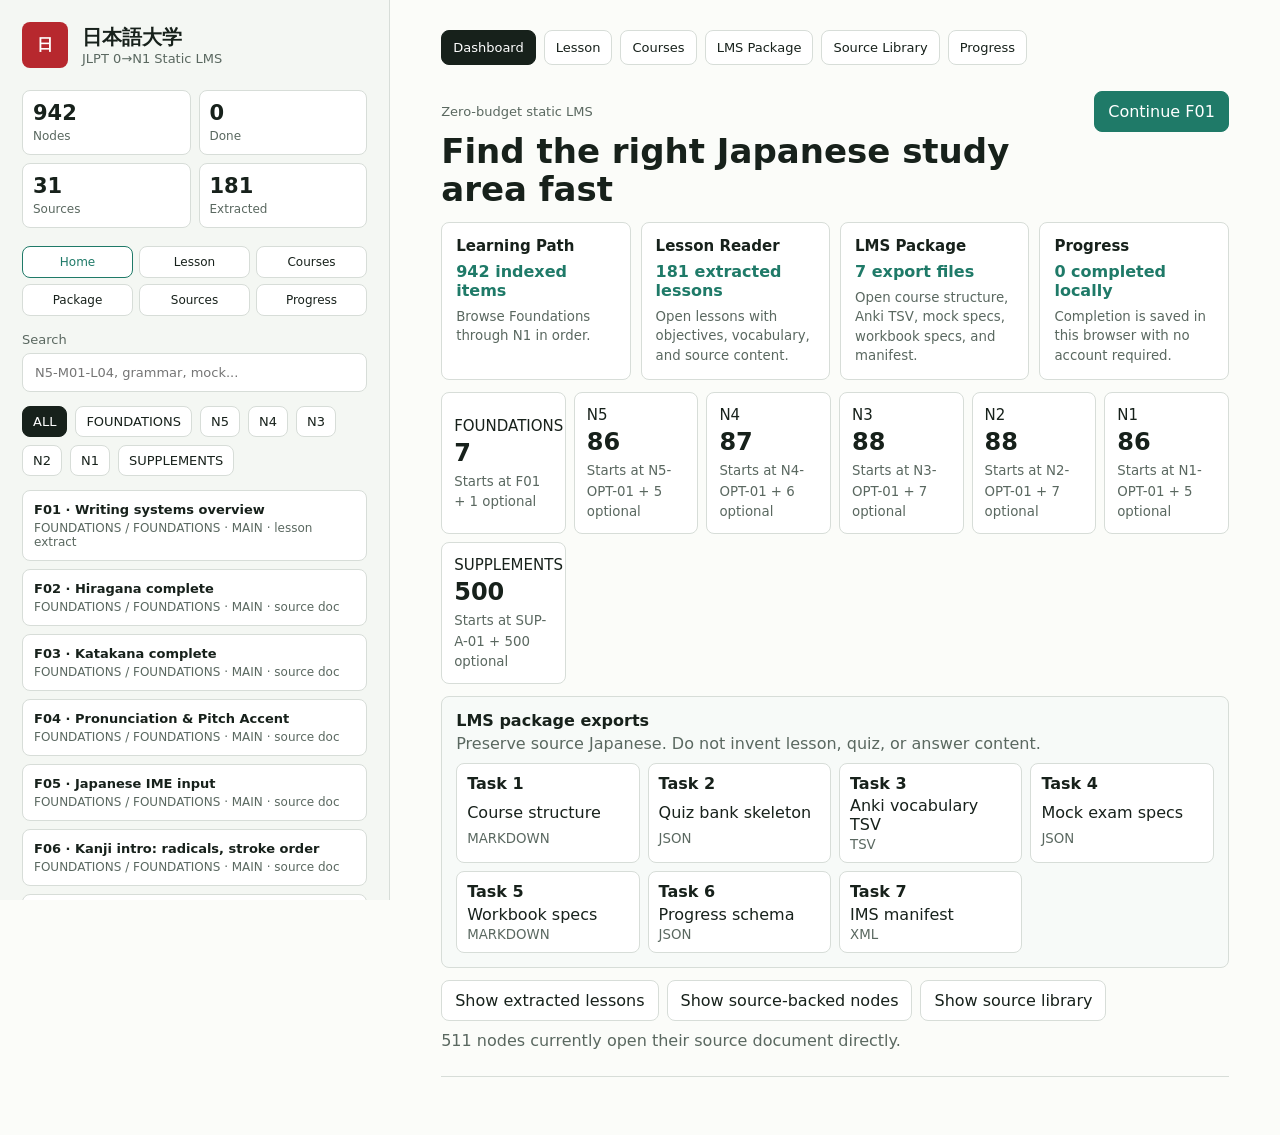
==== commit eed0aa7d: "Add Supplement J IT Japanese course" ====
--- a/web/index.html
+++ b/web/index.html
@@ -3,12 +3,26 @@
   <head>
     <meta charset="utf-8" />
     <meta name="viewport" content="width=device-width, initial-scale=1" />
+    <meta http-equiv="Cache-Control" content="no-store" />
+    <meta http-equiv="Pragma" content="no-cache" />
+    <meta http-equiv="Expires" content="0" />
     <title>日本語大学 | Static JLPT LMS</title>
-    <link rel="stylesheet" href="assets/styles.css" />
+    <link rel="stylesheet" href="assets/styles.css?v=20260611-mobile2" />
   </head>
   <body>
+    <header class="mobile-header">
+      <div class="mobile-title">
+        <span class="brand-mark">æ—¥</span>
+        <div>
+          <strong>æ—¥æœ¬èªžå¤§å­¦</strong>
+          <span>Static JLPT LMS</span>
+        </div>
+      </div>
+      <button class="mobile-menu-button" id="mobileMenuButton" type="button" aria-expanded="false" aria-controls="sidebar">Lessons</button>
+    </header>
+    <div class="mobile-backdrop" id="mobileBackdrop" hidden></div>
     <div class="app-shell">
-      <aside class="sidebar">
+      <aside class="sidebar" id="sidebar">
         <div class="brand">
           <div class="brand-mark">日</div>
           <div>
@@ -76,6 +90,6 @@
       </main>
     </div>
 
-    <script src="assets/app.js?v=20260607-routes"></script>
+    <script src="assets/app.js?v=20260611-supj"></script>
   </body>
 </html>
--- a/web/assets/styles.css
+++ b/web/assets/styles.css
@@ -28,6 +28,11 @@
   font: inherit;
 }
 
+.mobile-header,
+.mobile-backdrop {
+  display: none;
+}
+
 .app-shell {
   display: grid;
   grid-template-columns: 390px minmax(0, 1fr);
@@ -206,6 +211,10 @@
 .main-panel {
   min-width: 0;
   padding: 30px clamp(20px, 4vw, 56px);
+}
+
+.view-panel {
+  min-width: 0;
 }
 
 .view-panel[hidden] {
@@ -518,6 +527,7 @@
   font-size: clamp(26px, 4vw, 44px);
   line-height: 1.08;
   margin-top: 5px;
+  overflow-wrap: anywhere;
 }
 
 .actions {
@@ -603,7 +613,9 @@
   border-radius: 8px;
   box-shadow: var(--shadow);
   padding: clamp(18px, 3vw, 36px);
+  width: 100%;
   max-width: 1080px;
+  min-width: 0;
 }
 
 .content-view h1,
@@ -611,10 +623,12 @@
 .content-view h3 {
   line-height: 1.2;
   scroll-margin-top: 80px;
+  overflow-wrap: anywhere;
 }
 
 .content-view h1 {
   font-size: 30px;
+  overflow-wrap: anywhere;
 }
 
 .content-view h2 {
@@ -626,6 +640,7 @@
 .content-view p,
 .content-view li {
   line-height: 1.72;
+  overflow-wrap: anywhere;
 }
 
 .content-view table {
@@ -633,6 +648,7 @@
   border-collapse: collapse;
   margin: 18px 0;
   font-size: 14px;
+  min-width: 620px;
 }
 
 .content-view th,
@@ -671,10 +687,115 @@
     display: block;
   }
 
+  html,
+  body {
+    overflow-x: hidden;
+  }
+
+  body {
+    padding-top: 64px;
+  }
+
+  .mobile-header {
+    position: fixed;
+    inset: 0 0 auto 0;
+    z-index: 30;
+    display: flex;
+    align-items: center;
+    justify-content: space-between;
+    gap: 12px;
+    min-height: 64px;
+    border-bottom: 1px solid var(--line);
+    background: rgba(251, 252, 249, 0.98);
+    padding: 9px 12px;
+  }
+
+  .mobile-title {
+    display: flex;
+    align-items: center;
+    gap: 10px;
+    min-width: 0;
+  }
+
+  .mobile-title .brand-mark {
+    width: 38px;
+    height: 38px;
+    flex: 0 0 auto;
+  }
+
+  .mobile-title strong,
+  .mobile-title span {
+    display: block;
+  }
+
+  .mobile-title strong {
+    overflow: hidden;
+    text-overflow: ellipsis;
+    white-space: nowrap;
+  }
+
+  .mobile-title span {
+    color: var(--muted);
+    font-size: 12px;
+  }
+
+  .mobile-menu-button {
+    border: 1px solid var(--accent-2);
+    background: var(--accent-2);
+    color: white;
+    border-radius: 8px;
+    cursor: pointer;
+    padding: 9px 11px;
+  }
+
+  .mobile-backdrop {
+    position: fixed;
+    inset: 64px 0 0;
+    z-index: 18;
+    background: rgba(23, 33, 27, 0.28);
+  }
+
+  .mobile-menu-open .mobile-backdrop {
+    display: block;
+  }
+
   .sidebar {
-    position: relative;
-    height: auto;
-    max-height: 70vh;
+    position: fixed;
+    inset: 64px auto 0 0;
+    z-index: 20;
+    width: min(88vw, 390px);
+    height: calc(100vh - 64px);
+    max-height: none;
+    transform: translateX(-105%);
+    transition: transform 180ms ease;
+    box-shadow: var(--shadow);
+  }
+
+  .mobile-menu-open .sidebar {
+    transform: translateX(0);
+  }
+
+  .main-panel {
+    padding: 16px;
+  }
+
+  .page-tabs {
+    top: 64px;
+    flex-wrap: nowrap;
+    width: 100%;
+    max-width: none;
+    overflow-x: auto;
+    padding: 8px 0 12px;
+    scrollbar-width: none;
+  }
+
+  .page-tabs::-webkit-scrollbar {
+    display: none;
+  }
+
+  .page-tabs button {
+    flex: 0 0 auto;
+    white-space: nowrap;
   }
 
   .topbar {
@@ -714,20 +835,112 @@
 
   .overview-band {
     grid-template-columns: 1fr 1fr;
+    width: 100%;
+    max-width: 100%;
+  }
+
+  .overview-item {
+    min-width: 0;
+  }
+
+  .content-view {
+    overflow-x: auto;
+  }
+
+  .content-view table {
+    display: block;
+    width: 100%;
+    min-width: 0;
+    overflow-x: auto;
+  }
+
+  .section-tabs {
+    top: 115px;
+    flex-wrap: nowrap;
+    width: 100%;
+    max-width: 100%;
+    overflow-x: auto;
+    scrollbar-width: none;
+  }
+
+  .section-tabs::-webkit-scrollbar {
+    display: none;
+  }
+
+  .section-tab {
+    flex: 0 0 auto;
   }
 }
 
 @media (max-width: 560px) {
+  .main-panel {
+    padding: 12px;
+  }
+
   .sidebar {
-    padding: 16px;
-  }
-
-  .main-panel {
-    padding: 18px 14px;
+    padding: 14px;
+  }
+
+  .brand {
+    margin-bottom: 14px;
+  }
+
+  .sidebar > .brand {
+    display: none;
+  }
+
+  .status-grid {
+    grid-template-columns: repeat(4, minmax(0, 1fr));
+    gap: 6px;
+  }
+
+  .stat {
+    padding: 8px 6px;
+  }
+
+  .stat strong {
+    font-size: 16px;
+  }
+
+  .stat span {
+    font-size: 10px;
   }
 
   .overview-band {
     grid-template-columns: 1fr;
+  }
+
+  .dashboard-heading,
+  .topbar {
+    gap: 12px;
+  }
+
+  .dashboard-heading h2,
+  .page-heading h2,
+  .topbar h2 {
+    font-size: 26px;
+  }
+
+  .actions,
+  .dashboard-foot {
+    display: grid;
+    grid-template-columns: 1fr;
+    width: 100%;
+  }
+
+  .primary-button,
+  .ghost-button {
+    width: 100%;
+    white-space: normal;
+  }
+
+  .feature-card,
+  .level-card,
+  .course-card,
+  .source-card,
+  .package-map,
+  .content-view {
+    padding: 12px;
   }
 
   .feature-grid,
@@ -743,4 +956,11 @@
   .quick-nav {
     grid-template-columns: 1fr 1fr;
   }
-}
+
+  .lesson-button strong,
+  .lesson-button span,
+  .package-link span,
+  .source-card strong {
+    overflow-wrap: anywhere;
+  }
+}
